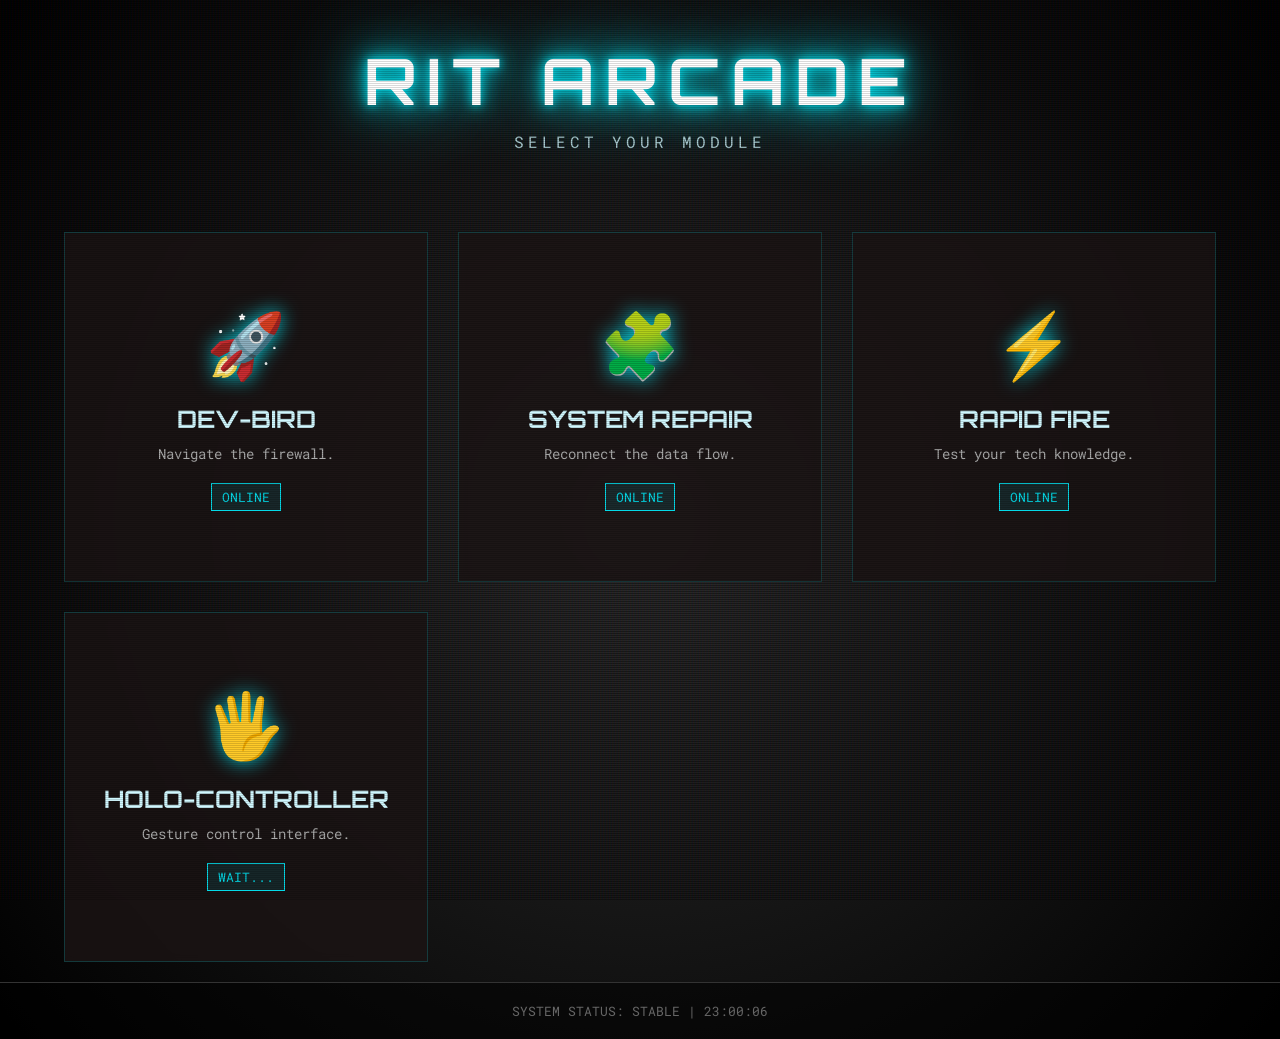
==== index.html @ 95c0d0b7 "initial+setup" ====
<!DOCTYPE html>
<html lang="en">
<head>
    <meta charset="UTF-8">
    <meta name="viewport" content="width=device-width, initial-scale=1.0">
    <title>RIT Arcade Hub</title>
    <link rel="preconnect" href="https://fonts.googleapis.com">
    <link rel="preconnect" href="https://fonts.gstatic.com" crossorigin>
    <link href="https://fonts.googleapis.com/css2?family=Orbitron:wght@400;500;700;900&family=Roboto+Mono:wght@300;400;700&display=swap" rel="stylesheet">
    <link rel="stylesheet" href="css/variables.css">
    <link rel="stylesheet" href="css/style.css">
</head>
<body>
    <div class="background-overlay"></div>
    <div class="scanlines"></div>

    <header class="main-header">
        <h1 class="rit-logo" data-text="RIT ARCADE">RIT ARCADE</h1>
        <p class="subtitle">SELECT YOUR MODULE</p>
    </header>

    <main class="arcade-grid">
        <!-- Game 1: Dev-Bird -->
        <a href="games/dev-bird/index.html" class="game-card">
            <div class="card-content">
                <div class="card-icon">🚀</div>
                <h2>DEV-BIRD</h2>
                <p>Navigate the firewall.</p>
                <div class="status">ONLINE</div>
            </div>
            <div class="card-border"></div>
        </a>

        <!-- Game 2: Loop Puzzle -->
        <a href="games/loop-puzzle/index.html" class="game-card">
            <div class="card-content">
                <div class="card-icon">🧩</div>
                <h2>SYSTEM REPAIR</h2>
                <p>Reconnect the data flow.</p>
                <div class="status">ONLINE</div>
            </div>
            <div class="card-border"></div>
        </a>

        <!-- Game 3: Tech Quiz -->
        <a href="games/tech-quiz/index.html" class="game-card">
            <div class="card-content">
                <div class="card-icon">⚡</div>
                <h2>RAPID FIRE</h2>
                <p>Test your tech knowledge.</p>
                <div class="status">ONLINE</div>
            </div>
            <div class="card-border"></div>
        </a>

        <!-- Game 4: Hand Gesture -->
        <a href="games/hand-gesture/index.html" class="game-card">
            <div class="card-content">
                <div class="card-icon">🖐️</div>
                <h2>HOLO-CONTROLLER</h2>
                <p>Gesture control interface.</p>
                <div class="status">Wait...</div>
            </div>
            <div class="card-border"></div>
        </a>
    </main>

    <footer class="main-footer">
        <p>SYSTEM STATUS: STABLE | <span id="clock">00:00:00</span></p>
    </footer>

    <script src="js/main.js"></script>
</body>
</html>
---- css/variables.css ----
:root {
  /* Color Palette */
  --bg-dark: #1C1515;       /* Void Black */
  --bg-panel: #979393;      /* Metal Grey */
  --neon-cyan: #05D9E7;     /* Primary Accent (Glows) */
  --pale-cyan: #D1F8FF;     /* Secondary Accent */
  --text-white: #FFFFFF;
  
  /* Fonts */
  --font-main: 'Orbitron', sans-serif;
  --font-code: 'Roboto Mono', monospace;

  /* Glassmorphism */
  --glass-bg: rgba(28, 21, 21, 0.8);
  --glass-border: 1px solid rgba(5, 217, 231, 0.3);
  --glass-blur: blur(10px);
}

* {
  box-sizing: border-box;
  margin: 0;
  padding: 0;
}

body {
  background-color: var(--bg-dark);
  color: var(--text-white);
  font-family: var(--font-main);
  overflow-x: hidden;
}
---- css/style.css ----
/* Landing Page Specific Styles */

body {
  display: flex;
  flex-direction: column;
  min-height: 100vh;
  justify-content: space-between;
  background: radial-gradient(circle at center, #2a2a2a 0%, #000 100%);
}

.background-overlay {
  position: fixed;
  top: 0;
  left: 0;
  width: 100%;
  height: 100%;
  background: 
      linear-gradient(rgba(18, 16, 16, 0) 50%, rgba(0, 0, 0, 0.25) 50%),
      linear-gradient(90deg, rgba(255, 0, 0, 0.06), rgba(0, 255, 0, 0.02), rgba(0, 0, 255, 0.06));
  background-size: 100% 2px, 3px 100%;
  pointer-events: none;
  z-index: -1;
}

.scanlines {
  position: fixed;
  top: 0;
  left: 0;
  width: 100vw;
  height: 100vh;
  background: repeating-linear-gradient(
    0deg,
    rgba(0, 0, 0, 0.15),
    rgba(0, 0, 0, 0.15) 1px,
    transparent 1px,
    transparent 2px
  );
  pointer-events: none;
  z-index: 10;
}

/* Header */
.main-header {
  text-align: center;
  padding: 40px 20px;
  margin-bottom: 20px;
}

.rit-logo {
  font-size: 4rem;
  color: var(--text-white);
  letter-spacing: 10px;
  position: relative;
  text-shadow: 
      0 0 10px var(--neon-cyan),
      0 0 20px var(--neon-cyan),
      0 0 40px var(--neon-cyan),
      0 0 80px var(--neon-cyan);
  animation: flicker 1.5s infinite alternate;
}

@keyframes flicker {
  0%, 19%, 21%, 23%, 25%, 54%, 56%, 100% {
      opacity: 1;
      text-shadow: 
          0 0 10px var(--neon-cyan),
          0 0 20px var(--neon-cyan),
          0 0 40px var(--neon-cyan);
  }
  20%, 24%, 55% {
      opacity: 0.5;
      text-shadow: none;
  }
}

.subtitle {
  color: var(--pale-cyan);
  font-family: var(--font-code);
  letter-spacing: 4px;
  margin-top: 10px;
  opacity: 0.8;
}

/* Arcade Grid */
.arcade-grid {
  display: grid;
  grid-template-columns: repeat(auto-fit, minmax(280px, 1fr));
  gap: 30px;
  padding: 20px 5%;
  max-width: 1400px;
  margin: 0 auto;
  width: 100%;
}

.game-card {
  position: relative;
  height: 350px;
  background: var(--glass-bg);
  border: 1px solid rgba(5, 217, 231, 0.2);
  text-decoration: none;
  color: var(--text-white);
  display: flex;
  flex-direction: column;
  justify-content: center;
  align-items: center;
  transition: all 0.4s cubic-bezier(0.175, 0.885, 0.32, 1.275);
  overflow: hidden;
  backdrop-filter: blur(5px);
}

.card-content {
  z-index: 2;
  text-align: center;
}

.card-icon {
  font-size: 4rem;
  margin-bottom: 20px;
  filter: drop-shadow(0 0 10px var(--neon-cyan));
}

.game-card h2 {
  font-size: 1.5rem;
  margin-bottom: 10px;
  color: var(--pale-cyan);
  text-transform: uppercase;
}

.game-card p {
  font-family: var(--font-code);
  font-size: 0.9rem;
  color: #aaa;
  margin-bottom: 20px;
}

.status {
  display: inline-block;
  padding: 5px 10px;
  border: 1px solid var(--neon-cyan);
  color: var(--neon-cyan);
  font-size: 0.8rem;
  font-family: var(--font-code);
  text-transform: uppercase;
  background: rgba(5, 217, 231, 0.1);
}

/* Hover Effects */
.game-card:hover {
  transform: scale(1.05);
  border-color: var(--neon-cyan);
  box-shadow: 
      0 0 20px rgba(5, 217, 231, 0.4),
      inset 0 0 20px rgba(5, 217, 231, 0.1);
}

.game-card:hover .rit-logo {
  animation: none;
}

.game-card::before {
  content: '';
  position: absolute;
  top: 0;
  left: -100%;
  width: 100%;
  height: 100%;
  background: linear-gradient(90deg, transparent, rgba(255, 255, 255, 0.1), transparent);
  transition: 0.5s;
}

.game-card:hover::before {
  left: 100%;
}

/* Footer */
.main-footer {
  text-align: center;
  padding: 20px;
  font-family: var(--font-code);
  font-size: 0.8rem;
  color: #666;
  border-top: 1px solid #333;
  background: rgba(0, 0, 0, 0.5);
}

@media (max-width: 768px) {
  .rit-logo {
      font-size: 2.5rem;
  }
}
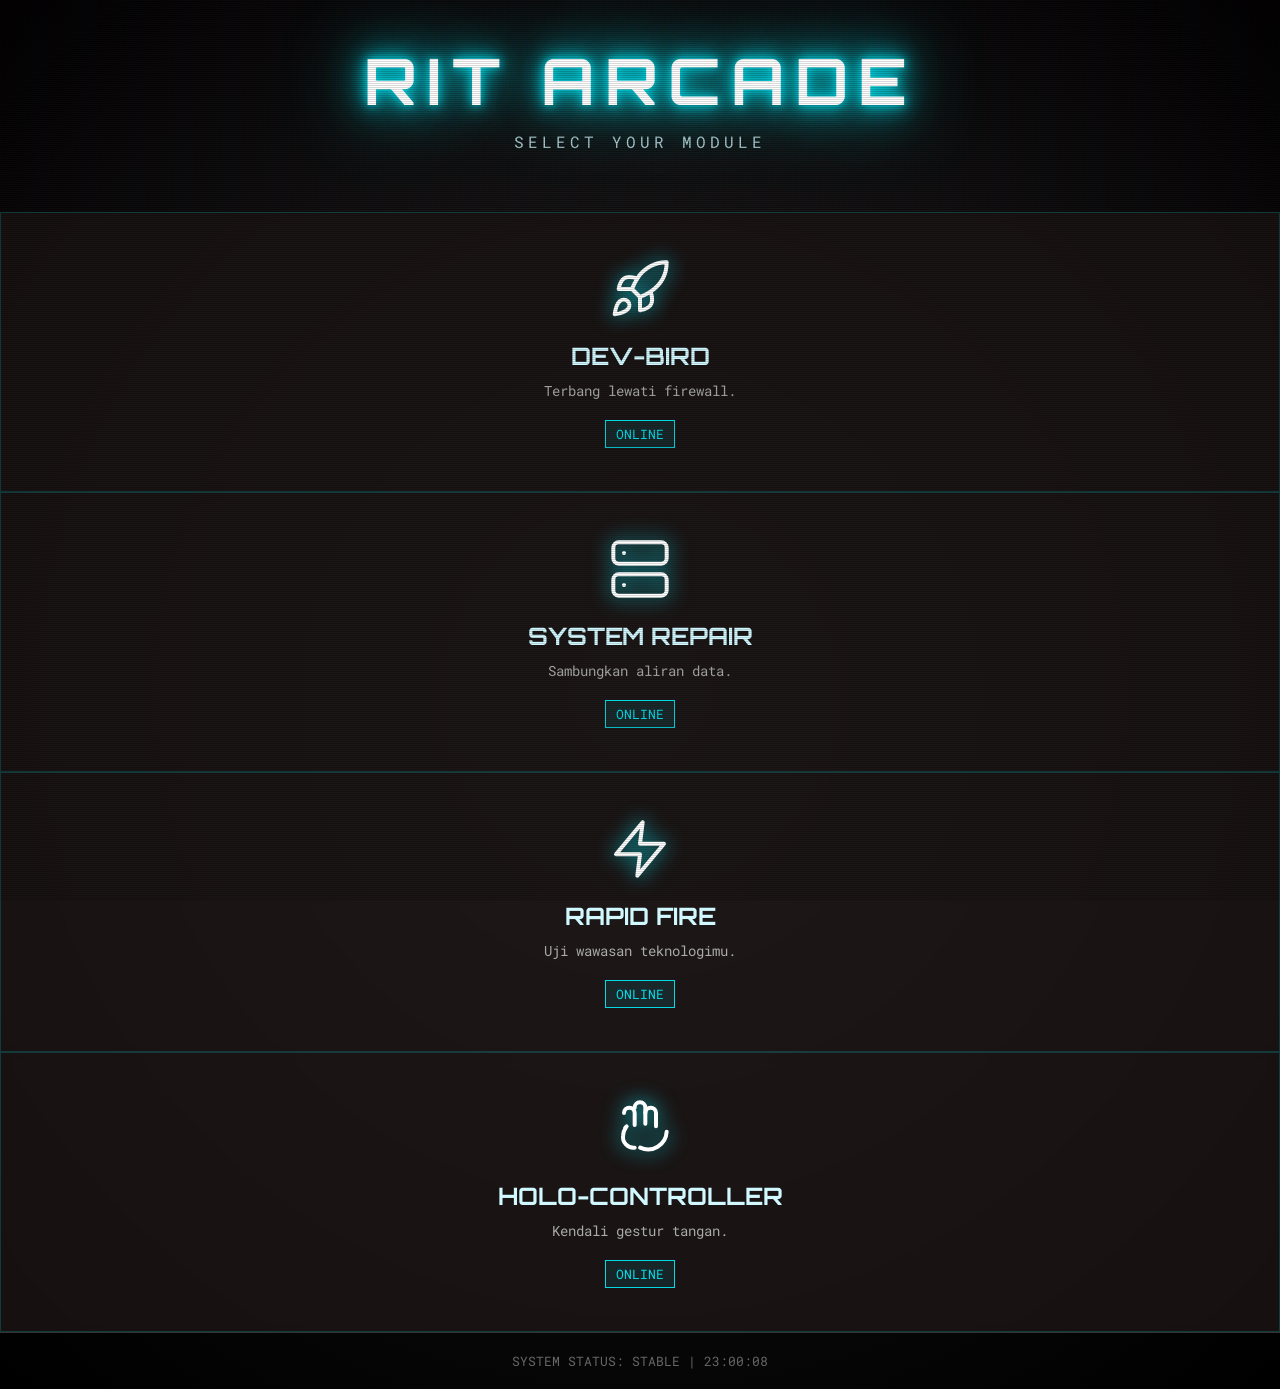
==== commit 381d5a4d: "revisi general" ====
--- a/index.html
+++ b/index.html
@@ -19,13 +19,14 @@
         <p class="subtitle">SELECT YOUR MODULE</p>
     </header>
 
-    <main class="arcade-grid">
         <!-- Game 1: Dev-Bird -->
         <a href="games/dev-bird/index.html" class="game-card">
             <div class="card-content">
-                <div class="card-icon">🚀</div>
+                <div class="card-icon">
+                    <svg viewBox="0 0 24 24" fill="none" class="svg-icon" stroke="currentColor" stroke-width="2" stroke-linecap="round" stroke-linejoin="round"><path d="M4.5 16.5c-1.5 1.26-2 5-2 5s3.74-.5 5-2c.71-.84.7-2.13-.09-2.91a2.18 2.18 0 0 0-2.91-.09z"></path><path d="M12 15l-3-3a22 22 0 0 1 2-3.95A12.88 12.88 0 0 1 22 2c0 2.72-.78 7.5-6 11a22.35 22.35 0 0 1-4 2z"></path><path d="M9 12H4s.55-3.03 2-4c1.62-1.08 5 0 5 0"></path><path d="M12 15v5s3.03-.55 4-2c1.08-1.62 0-5 0-5"></path></svg>
+                </div>
                 <h2>DEV-BIRD</h2>
-                <p>Navigate the firewall.</p>
+                <p>Terbang lewati firewall.</p>
                 <div class="status">ONLINE</div>
             </div>
             <div class="card-border"></div>
@@ -34,9 +35,11 @@
         <!-- Game 2: Loop Puzzle -->
         <a href="games/loop-puzzle/index.html" class="game-card">
             <div class="card-content">
-                <div class="card-icon">🧩</div>
+                <div class="card-icon">
+                   <svg viewBox="0 0 24 24" fill="none" class="svg-icon" stroke="currentColor" stroke-width="2" stroke-linecap="round" stroke-linejoin="round"><rect x="2" y="2" width="20" height="8" rx="2" ry="2"></rect><rect x="2" y="14" width="20" height="8" rx="2" ry="2"></rect><line x1="6" y1="6" x2="6.01" y2="6"></line><line x1="6" y1="18" x2="6.01" y2="18"></line></svg>
+                </div>
                 <h2>SYSTEM REPAIR</h2>
-                <p>Reconnect the data flow.</p>
+                <p>Sambungkan aliran data.</p>
                 <div class="status">ONLINE</div>
             </div>
             <div class="card-border"></div>
@@ -45,9 +48,11 @@
         <!-- Game 3: Tech Quiz -->
         <a href="games/tech-quiz/index.html" class="game-card">
             <div class="card-content">
-                <div class="card-icon">⚡</div>
+                <div class="card-icon">
+                    <svg viewBox="0 0 24 24" fill="none" class="svg-icon" stroke="currentColor" stroke-width="2" stroke-linecap="round" stroke-linejoin="round"><polygon points="13 2 3 14 12 14 11 22 21 10 12 10 13 2"></polygon></svg>
+                </div>
                 <h2>RAPID FIRE</h2>
-                <p>Test your tech knowledge.</p>
+                <p>Uji wawasan teknologimu.</p>
                 <div class="status">ONLINE</div>
             </div>
             <div class="card-border"></div>
@@ -56,14 +61,15 @@
         <!-- Game 4: Hand Gesture -->
         <a href="games/hand-gesture/index.html" class="game-card">
             <div class="card-content">
-                <div class="card-icon">🖐️</div>
+                <div class="card-icon">
+                    <svg viewBox="0 0 24 24" fill="none" class="svg-icon" stroke="currentColor" stroke-width="2" stroke-linecap="round" stroke-linejoin="round"><path d="M18 11V6a2 2 0 0 0-2-2v0a2 2 0 0 0-2 2v0"></path><path d="M14 10V4a2 2 0 0 0-2-2v0a2 2 0 0 0-2 2v0"></path><path d="M10 10.5V6a2 2 0 0 0-2-2v0a2 2 0 0 0-2 2v0"></path><path d="M10 19a4 4 0 0 1-4.33-4.58 5.6 5.6 0 0 1 1-2.92"></path><path d="M6.5 11.5l.5-.5"></path><path d="M22 13a7 7 0 0 1-9.92 6"></path></svg>
+                </div>
                 <h2>HOLO-CONTROLLER</h2>
-                <p>Gesture control interface.</p>
-                <div class="status">Wait...</div>
+                <p>Kendali gestur tangan.</p>
+                <div class="status">ONLINE</div>
             </div>
             <div class="card-border"></div>
         </a>
-    </main>
 
     <footer class="main-footer">
         <p>SYSTEM STATUS: STABLE | <span id="clock">00:00:00</span></p>
--- a/css/style.css
+++ b/css/style.css
@@ -84,17 +84,29 @@
 /* Arcade Grid */
 .arcade-grid {
   display: grid;
-  grid-template-columns: repeat(auto-fit, minmax(280px, 1fr));
-  gap: 30px;
+  grid-template-columns: repeat(1, 1fr); /* Mobile default */
+  gap: 20px;
   padding: 20px 5%;
   max-width: 1400px;
   margin: 0 auto;
   width: 100%;
 }
 
+@media (min-width: 768px) {
+  .arcade-grid {
+    grid-template-columns: repeat(2, 1fr);
+  }
+}
+
+@media (min-width: 1200px) {
+  .arcade-grid {
+    grid-template-columns: repeat(4, 1fr); /* Force 4 columns on desktop */
+  }
+}
+
 .game-card {
   position: relative;
-  height: 350px;
+  height: 280px; /* Reduced height to fit viewport */
   background: var(--glass-bg);
   border: 1px solid rgba(5, 217, 231, 0.2);
   text-decoration: none;
@@ -114,9 +126,19 @@
 }
 
 .card-icon {
-  font-size: 4rem;
+  width: 64px;
+  height: 64px;
   margin-bottom: 20px;
+  margin-left: auto;
+  margin-right: auto;
   filter: drop-shadow(0 0 10px var(--neon-cyan));
+}
+
+.svg-icon {
+  width: 100%;
+  height: 100%;
+  stroke: var(--text-white);
+  stroke-width: 1.5;
 }
 
 .game-card h2 {
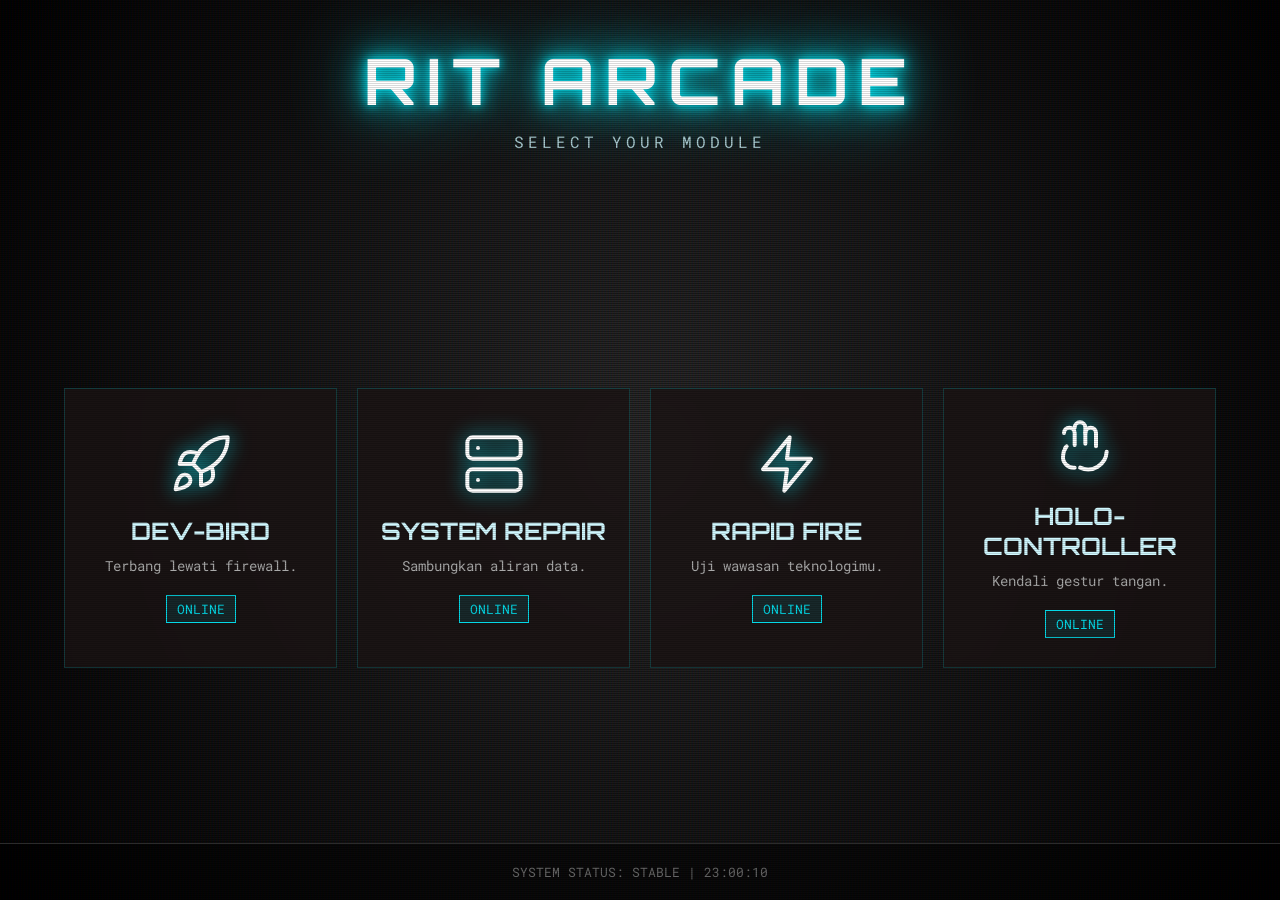
==== commit 98a2ee71: "oh cmon" ====
--- a/index.html
+++ b/index.html
@@ -1,15 +1,19 @@
 <!DOCTYPE html>
 <html lang="en">
+
 <head>
     <meta charset="UTF-8">
     <meta name="viewport" content="width=device-width, initial-scale=1.0">
     <title>RIT Arcade Hub</title>
     <link rel="preconnect" href="https://fonts.googleapis.com">
     <link rel="preconnect" href="https://fonts.gstatic.com" crossorigin>
-    <link href="https://fonts.googleapis.com/css2?family=Orbitron:wght@400;500;700;900&family=Roboto+Mono:wght@300;400;700&display=swap" rel="stylesheet">
+    <link
+        href="https://fonts.googleapis.com/css2?family=Orbitron:wght@400;500;700;900&family=Roboto+Mono:wght@300;400;700&display=swap"
+        rel="stylesheet">
     <link rel="stylesheet" href="css/variables.css">
     <link rel="stylesheet" href="css/style.css">
 </head>
+
 <body>
     <div class="background-overlay"></div>
     <div class="scanlines"></div>
@@ -19,11 +23,22 @@
         <p class="subtitle">SELECT YOUR MODULE</p>
     </header>
 
+    <main class="arcade-grid">
         <!-- Game 1: Dev-Bird -->
         <a href="games/dev-bird/index.html" class="game-card">
             <div class="card-content">
                 <div class="card-icon">
-                    <svg viewBox="0 0 24 24" fill="none" class="svg-icon" stroke="currentColor" stroke-width="2" stroke-linecap="round" stroke-linejoin="round"><path d="M4.5 16.5c-1.5 1.26-2 5-2 5s3.74-.5 5-2c.71-.84.7-2.13-.09-2.91a2.18 2.18 0 0 0-2.91-.09z"></path><path d="M12 15l-3-3a22 22 0 0 1 2-3.95A12.88 12.88 0 0 1 22 2c0 2.72-.78 7.5-6 11a22.35 22.35 0 0 1-4 2z"></path><path d="M9 12H4s.55-3.03 2-4c1.62-1.08 5 0 5 0"></path><path d="M12 15v5s3.03-.55 4-2c1.08-1.62 0-5 0-5"></path></svg>
+                    <svg viewBox="0 0 24 24" fill="none" class="svg-icon" stroke="currentColor" stroke-width="2"
+                        stroke-linecap="round" stroke-linejoin="round">
+                        <path
+                            d="M4.5 16.5c-1.5 1.26-2 5-2 5s3.74-.5 5-2c.71-.84.7-2.13-.09-2.91a2.18 2.18 0 0 0-2.91-.09z">
+                        </path>
+                        <path
+                            d="M12 15l-3-3a22 22 0 0 1 2-3.95A12.88 12.88 0 0 1 22 2c0 2.72-.78 7.5-6 11a22.35 22.35 0 0 1-4 2z">
+                        </path>
+                        <path d="M9 12H4s.55-3.03 2-4c1.62-1.08 5 0 5 0"></path>
+                        <path d="M12 15v5s3.03-.55 4-2c1.08-1.62 0-5 0-5"></path>
+                    </svg>
                 </div>
                 <h2>DEV-BIRD</h2>
                 <p>Terbang lewati firewall.</p>
@@ -36,7 +51,13 @@
         <a href="games/loop-puzzle/index.html" class="game-card">
             <div class="card-content">
                 <div class="card-icon">
-                   <svg viewBox="0 0 24 24" fill="none" class="svg-icon" stroke="currentColor" stroke-width="2" stroke-linecap="round" stroke-linejoin="round"><rect x="2" y="2" width="20" height="8" rx="2" ry="2"></rect><rect x="2" y="14" width="20" height="8" rx="2" ry="2"></rect><line x1="6" y1="6" x2="6.01" y2="6"></line><line x1="6" y1="18" x2="6.01" y2="18"></line></svg>
+                    <svg viewBox="0 0 24 24" fill="none" class="svg-icon" stroke="currentColor" stroke-width="2"
+                        stroke-linecap="round" stroke-linejoin="round">
+                        <rect x="2" y="2" width="20" height="8" rx="2" ry="2"></rect>
+                        <rect x="2" y="14" width="20" height="8" rx="2" ry="2"></rect>
+                        <line x1="6" y1="6" x2="6.01" y2="6"></line>
+                        <line x1="6" y1="18" x2="6.01" y2="18"></line>
+                    </svg>
                 </div>
                 <h2>SYSTEM REPAIR</h2>
                 <p>Sambungkan aliran data.</p>
@@ -49,7 +70,10 @@
         <a href="games/tech-quiz/index.html" class="game-card">
             <div class="card-content">
                 <div class="card-icon">
-                    <svg viewBox="0 0 24 24" fill="none" class="svg-icon" stroke="currentColor" stroke-width="2" stroke-linecap="round" stroke-linejoin="round"><polygon points="13 2 3 14 12 14 11 22 21 10 12 10 13 2"></polygon></svg>
+                    <svg viewBox="0 0 24 24" fill="none" class="svg-icon" stroke="currentColor" stroke-width="2"
+                        stroke-linecap="round" stroke-linejoin="round">
+                        <polygon points="13 2 3 14 12 14 11 22 21 10 12 10 13 2"></polygon>
+                    </svg>
                 </div>
                 <h2>RAPID FIRE</h2>
                 <p>Uji wawasan teknologimu.</p>
@@ -62,7 +86,15 @@
         <a href="games/hand-gesture/index.html" class="game-card">
             <div class="card-content">
                 <div class="card-icon">
-                    <svg viewBox="0 0 24 24" fill="none" class="svg-icon" stroke="currentColor" stroke-width="2" stroke-linecap="round" stroke-linejoin="round"><path d="M18 11V6a2 2 0 0 0-2-2v0a2 2 0 0 0-2 2v0"></path><path d="M14 10V4a2 2 0 0 0-2-2v0a2 2 0 0 0-2 2v0"></path><path d="M10 10.5V6a2 2 0 0 0-2-2v0a2 2 0 0 0-2 2v0"></path><path d="M10 19a4 4 0 0 1-4.33-4.58 5.6 5.6 0 0 1 1-2.92"></path><path d="M6.5 11.5l.5-.5"></path><path d="M22 13a7 7 0 0 1-9.92 6"></path></svg>
+                    <svg viewBox="0 0 24 24" fill="none" class="svg-icon" stroke="currentColor" stroke-width="2"
+                        stroke-linecap="round" stroke-linejoin="round">
+                        <path d="M18 11V6a2 2 0 0 0-2-2v0a2 2 0 0 0-2 2v0"></path>
+                        <path d="M14 10V4a2 2 0 0 0-2-2v0a2 2 0 0 0-2 2v0"></path>
+                        <path d="M10 10.5V6a2 2 0 0 0-2-2v0a2 2 0 0 0-2 2v0"></path>
+                        <path d="M10 19a4 4 0 0 1-4.33-4.58 5.6 5.6 0 0 1 1-2.92"></path>
+                        <path d="M6.5 11.5l.5-.5"></path>
+                        <path d="M22 13a7 7 0 0 1-9.92 6"></path>
+                    </svg>
                 </div>
                 <h2>HOLO-CONTROLLER</h2>
                 <p>Kendali gestur tangan.</p>
@@ -70,6 +102,7 @@
             </div>
             <div class="card-border"></div>
         </a>
+    </main>
 
     <footer class="main-footer">
         <p>SYSTEM STATUS: STABLE | <span id="clock">00:00:00</span></p>
@@ -77,4 +110,5 @@
 
     <script src="js/main.js"></script>
 </body>
-</html>
+
+</html>
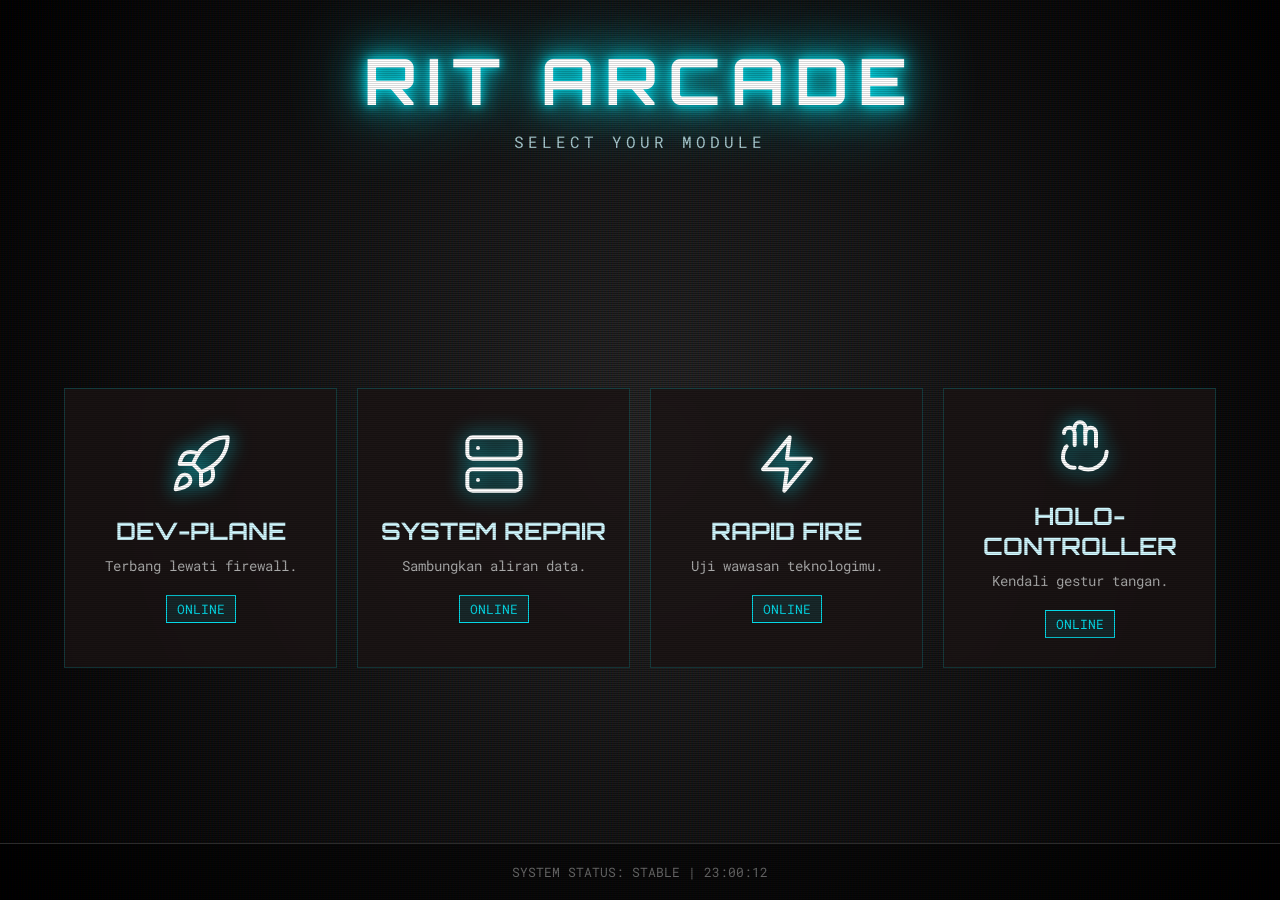
==== commit 1a01024d: "dev-plane" ====
--- a/index.html
+++ b/index.html
@@ -40,7 +40,7 @@
                         <path d="M12 15v5s3.03-.55 4-2c1.08-1.62 0-5 0-5"></path>
                     </svg>
                 </div>
-                <h2>DEV-BIRD</h2>
+                <h2>DEV-PLANE</h2>
                 <p>Terbang lewati firewall.</p>
                 <div class="status">ONLINE</div>
             </div>
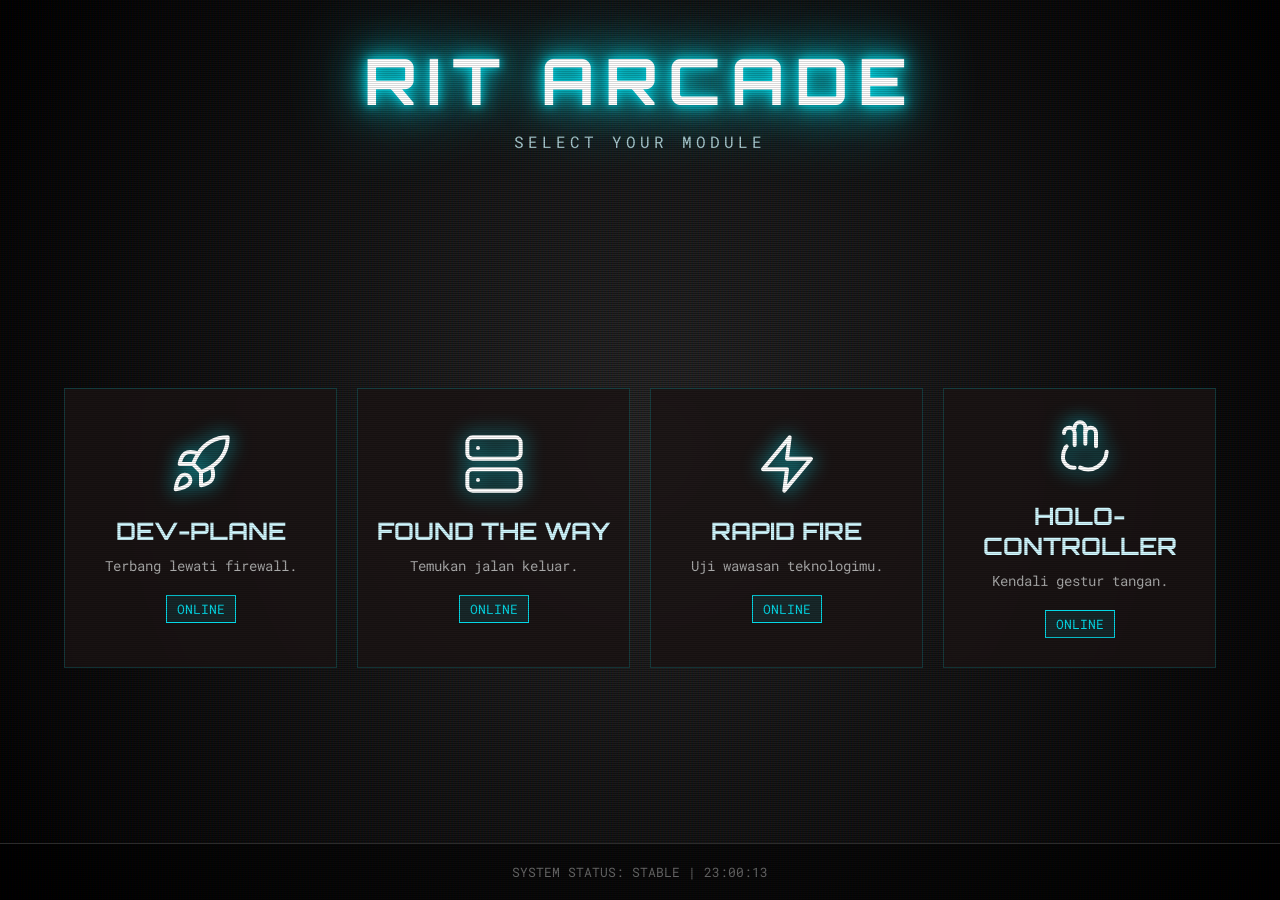
==== commit 41333159: "hadeh" ====
--- a/index.html
+++ b/index.html
@@ -59,8 +59,8 @@
                         <line x1="6" y1="18" x2="6.01" y2="18"></line>
                     </svg>
                 </div>
-                <h2>SYSTEM REPAIR</h2>
-                <p>Sambungkan aliran data.</p>
+                <h2>FOUND THE WAY</h2>
+                <p>Temukan jalan keluar.</p>
                 <div class="status">ONLINE</div>
             </div>
             <div class="card-border"></div>
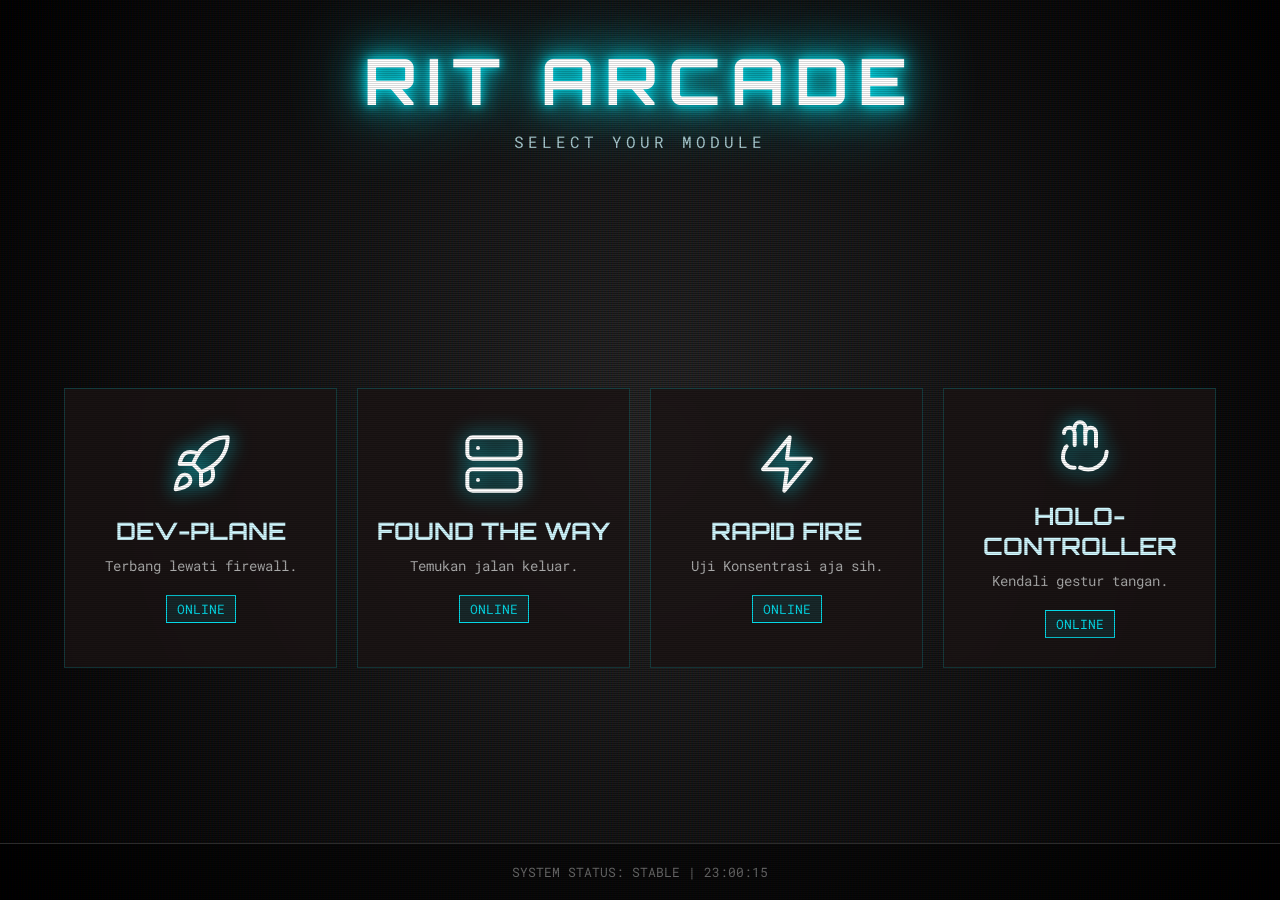
==== commit a98ad935: "update all" ====
--- a/index.html
+++ b/index.html
@@ -76,7 +76,7 @@
                     </svg>
                 </div>
                 <h2>RAPID FIRE</h2>
-                <p>Uji wawasan teknologimu.</p>
+                <p>Uji Konsentrasi aja sih.</p>
                 <div class="status">ONLINE</div>
             </div>
             <div class="card-border"></div>
